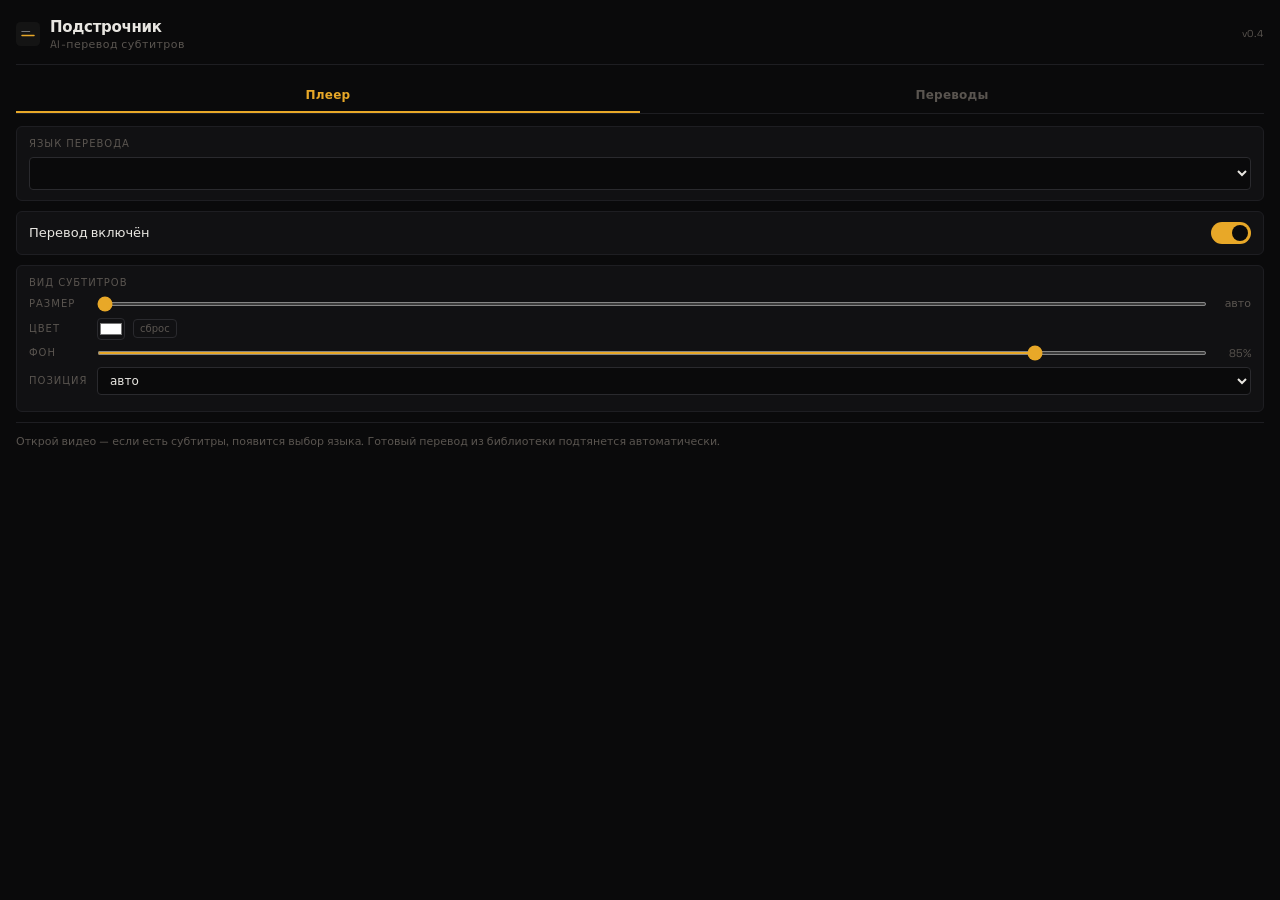
==== extension/popup.html @ f9a950ec "sync: chore: dual repo setup — private ai-subtitler + public podstr" ====
<!DOCTYPE html>
<html lang="ru">
<head>
  <meta charset="UTF-8">
  <link rel="preconnect" href="https://fonts.googleapis.com">
  <link rel="preconnect" href="https://fonts.gstatic.com" crossorigin>
  <link href="https://fonts.googleapis.com/css2?family=Space+Grotesk:wght@400;500;600;700&display=swap" rel="stylesheet">
  <style>
    :root {
      --bg-deep: #0a0a0b;
      --bg-surface: #111113;
      --bg-elevated: #1a1a1e;
      --bg-card: #16161a;
      --amber: #e8a828;
      --amber-hot: #f0c040;
      --amber-dim: #b8841c;
      --amber-glow: rgba(232, 168, 40, 0.15);
      --red: #e05040;
      --blue: #4da6ff;
      --text-primary: #e8e6e1;
      --text-secondary: #9a9590;
      --text-dim: #5a5550;
      --border: #2a2a2e;
      --border-subtle: #1e1e22;
      --font: 'Space Grotesk', system-ui, sans-serif;
      --radius: 4px;
      --radius-lg: 6px;
      --transition: 0.2s cubic-bezier(0.22, 1, 0.36, 1);
    }

    * { margin: 0; padding: 0; box-sizing: border-box; }

    body {
      width: 100%;
      font-family: var(--font);
      background: var(--bg-deep);
      color: var(--text-primary);
      padding: 16px;
      font-size: 13px;
      line-height: 1.4;
    }

    /* ── Header ── */
    .header {
      display: flex; align-items: center; gap: 10px;
      margin-bottom: 14px;
      padding-bottom: 12px;
      border-bottom: 1px solid var(--border-subtle);
      user-select: none;
    }
    .header__logo {
      width: 24px;
      height: 24px;
      cursor: default;
      transition: filter var(--transition);
    }
    .header__logo.flash {
      filter: drop-shadow(0 0 8px var(--amber));
    }
    .header__title {
      font-size: 15px;
      font-weight: 600;
      color: var(--text-primary);
      letter-spacing: -0.02em;
    }
    .header__sub {
      font-size: 11px;
      color: var(--text-dim);
      letter-spacing: 0.04em;
    }
    .header__version {
      margin-left: auto;
      font-size: 10px;
      color: var(--text-dim);
      letter-spacing: 0.06em;
    }

    /* ── Tab bar ── */
    .tab-bar {
      display: flex; gap: 0;
      margin-bottom: 12px;
      border-bottom: 1px solid var(--border-subtle);
    }
    .tab-btn {
      flex: 1; padding: 8px 4px;
      background: none; border: none;
      color: var(--text-dim); font-size: 12px; font-weight: 600;
      cursor: pointer; font-family: var(--font);
      border-bottom: 2px solid transparent;
      transition: color var(--transition);
      letter-spacing: 0.02em;
    }
    .tab-btn:hover { color: var(--text-secondary); }
    .tab-btn.active {
      color: var(--amber);
      border-bottom-color: var(--amber);
    }
    .tab-pane { display: none; }
    .tab-pane.active { display: block; }

    /* ── Dev mode ── */
    body:not(.dev-mode) .dev-only { display: none; }

    body.dev-mode .header__sub::after {
      content: ' / dev';
      color: var(--amber-dim);
    }

    /* ── Sections ── */
    .section {
      padding: 10px 12px;
      background: var(--bg-surface);
      border: 1px solid var(--border-subtle);
      border-radius: var(--radius-lg);
      margin-bottom: 10px;
    }
    .section__label {
      font-size: 10px;
      color: var(--text-dim);
      text-transform: uppercase;
      letter-spacing: 0.1em;
      margin-bottom: 6px;
      font-weight: 500;
    }

    /* ── Toggle row ── */
    .toggle-row {
      display: flex; align-items: center; justify-content: space-between;
      padding: 10px 12px;
      background: var(--bg-surface);
      border: 1px solid var(--border-subtle);
      border-radius: var(--radius-lg);
      margin-bottom: 10px;
    }
    .toggle-row__label { font-size: 13px; font-weight: 500; }

    .switch { position: relative; width: 40px; height: 22px; flex-shrink: 0; }
    .switch input { opacity: 0; width: 0; height: 0; }
    .slider {
      position: absolute; cursor: pointer; inset: 0;
      background: var(--border); border-radius: 22px;
      transition: background var(--transition);
    }
    .slider:before {
      content: ''; position: absolute;
      height: 16px; width: 16px; left: 3px; bottom: 3px;
      background: var(--text-dim); border-radius: 50%;
      transition: transform var(--transition), background var(--transition);
    }
    input:checked + .slider { background: var(--amber); }
    input:checked + .slider:before { transform: translateX(18px); background: var(--bg-deep); }

    /* ── Style controls ── */
    .style-row {
      display: flex; align-items: center; gap: 8px;
      margin-bottom: 6px;
    }
    .style-row .section__label { flex: 0 0 60px; margin-bottom: 0; }
    .style-row input[type="range"] {
      flex: 1; accent-color: var(--amber); height: 4px;
    }
    .style-row .style-value {
      flex: 0 0 36px; text-align: right;
      font-size: 11px; color: var(--text-dim);
    }
    .style-row input[type="color"] {
      width: 28px; height: 22px;
      border: 1px solid var(--border); border-radius: var(--radius);
      background: transparent; cursor: pointer; padding: 0;
    }
    .style-row select {
      flex: 1; padding: 4px 8px;
      border: 1px solid var(--border); border-radius: var(--radius);
      background: var(--bg-deep); color: var(--text-primary);
      font-size: 12px; font-family: var(--font); outline: none;
      transition: border-color var(--transition);
    }
    .style-row select:focus { border-color: var(--amber-dim); }
    .style-row select option { background: var(--bg-deep); }
    .style-reset {
      background: transparent;
      border: 1px solid var(--border); border-radius: var(--radius);
      padding: 2px 6px; cursor: pointer;
      font-size: 10px; color: var(--text-dim); font-family: var(--font);
      transition: color var(--transition), border-color var(--transition);
    }
    .style-reset:hover { color: var(--text-primary); border-color: var(--text-dim); }

    /* ── Drop zone (dev) ── */
    .drop-zone {
      border: 2px dashed var(--border);
      border-radius: var(--radius-lg);
      padding: 16px; text-align: center;
      font-size: 13px; color: var(--text-dim);
      margin-bottom: 10px; cursor: pointer;
      transition: border-color var(--transition), background var(--transition), color var(--transition);
    }
    .drop-zone:hover { border-color: var(--text-dim); color: var(--text-secondary); }
    .drop-zone.dragover {
      border-color: var(--amber);
      background: var(--amber-glow);
      color: var(--amber);
    }
    .drop-zone.loading {
      border-color: var(--blue); color: var(--blue);
      pointer-events: none;
    }
    .drop-zone.success { border-color: var(--amber); color: var(--amber); }
    .drop-zone.error { border-color: var(--red); color: var(--red); }

    /* ── Queue (dev) ── */
    .queue-section {
      padding: 10px 12px;
      background: rgba(232, 168, 40, 0.04);
      border-radius: var(--radius-lg);
      margin-bottom: 10px;
      border: 1px solid rgba(232, 168, 40, 0.1);
    }
    .queue-section .section__label { color: var(--amber-dim); }
    .queue-item {
      display: flex; align-items: center; gap: 8px;
      padding: 6px 0; font-size: 12px;
      border-bottom: 1px solid var(--border-subtle);
    }
    .queue-item:last-child { border-bottom: none; }
    .queue-status {
      font-size: 10px; font-weight: 600; padding: 2px 6px;
      border-radius: 2px; text-transform: uppercase; white-space: nowrap;
      letter-spacing: 0.04em;
    }
    .queue-status.pending { background: rgba(232, 168, 40, 0.15); color: var(--amber); }
    .queue-status.running { background: rgba(77, 166, 255, 0.15); color: var(--blue); }
    .queue-title {
      flex: 1; overflow: hidden; text-overflow: ellipsis;
      white-space: nowrap; color: var(--text-secondary);
    }
    .queue-progress { color: var(--text-dim); font-size: 11px; white-space: nowrap; }

    /* ── Translations list ── */
    .translations-list { list-style: none; }
    .translation-item {
      display: flex; align-items: center; gap: 8px;
      padding: 7px 10px;
      border-radius: var(--radius);
      margin-bottom: 2px;
      font-size: 12px;
      background: transparent;
      transition: background var(--transition);
    }
    .translation-item:hover { background: var(--bg-elevated); }
    .translation-title {
      flex: 1; color: var(--text-secondary);
      overflow: hidden; text-overflow: ellipsis; white-space: nowrap;
    }
    a.translation-link {
      text-decoration: none;
      color: var(--text-secondary);
      transition: color var(--transition);
    }
    a.translation-link:hover { color: var(--amber); }
    .translation-model {
      color: var(--amber); font-size: 10px; font-weight: 500;
      padding: 1px 6px; border-radius: 2px;
      background: var(--amber-glow);
      white-space: nowrap; letter-spacing: 0.02em;
    }
    .translation-date {
      color: var(--text-dim); font-size: 11px; white-space: nowrap;
    }

    .site-link {
      display: block; text-align: center;
      margin-top: 10px; padding: 8px;
      font-size: 12px; font-weight: 500; font-family: var(--font);
      color: var(--amber);
      text-decoration: none;
      border: 1px solid rgba(232, 168, 40, 0.2);
      border-radius: var(--radius-lg);
      transition: background var(--transition), border-color var(--transition);
    }
    .site-link:hover {
      background: var(--amber-glow);
      border-color: rgba(232, 168, 40, 0.35);
    }

    .state-message {
      text-align: center; padding: 20px 10px;
      color: var(--text-dim); font-size: 13px;
    }
    .state-message.error { color: var(--red); }

    /* ── Hint ── */
    .hint {
      font-size: 11px; color: var(--text-dim); line-height: 1.5;
      margin-top: 10px; padding-top: 10px;
      border-top: 1px solid var(--border-subtle);
    }

    /* ── Settings (dev) ── */
    .provider-options { display: flex; flex-direction: column; gap: 4px; }
    .provider-option {
      display: flex; align-items: center; gap: 6px;
      font-size: 13px; cursor: pointer;
    }
    .provider-option input { accent-color: var(--amber); }
    .hint-text { color: var(--text-dim); font-size: 11px; }

    .key-row { display: flex; gap: 4px; }
    .key-input {
      flex: 1; padding: 5px 8px;
      border: 1px solid var(--border); border-radius: var(--radius);
      background: var(--bg-deep); color: var(--text-primary);
      font-size: 12px; font-family: var(--font); outline: none;
      transition: border-color var(--transition);
    }
    .key-input:focus { border-color: var(--amber-dim); }
    .key-toggle {
      background: transparent;
      border: 1px solid var(--border); border-radius: var(--radius);
      padding: 3px 8px; cursor: pointer; font-size: 13px;
      transition: border-color var(--transition);
    }
    .key-toggle:hover { border-color: var(--text-dim); }

    .model-select {
      width: 100%; padding: 5px 8px;
      border: 1px solid var(--border); border-radius: var(--radius);
      background: var(--bg-deep); color: var(--text-primary);
      font-size: 12px; font-family: var(--font); outline: none;
      transition: border-color var(--transition);
    }
    .model-select:focus { border-color: var(--amber-dim); }
    .model-select option { background: var(--bg-deep); }

    .status-row {
      display: flex; align-items: center; gap: 8px;
      padding: 10px; border-radius: var(--radius-lg);
      margin-bottom: 12px; font-size: 13px;
    }
    .status-ok { background: rgba(232, 168, 40, 0.08); color: var(--amber); }
    .status-err { background: rgba(224, 80, 64, 0.08); color: var(--red); }
    .dot { width: 8px; height: 8px; border-radius: 50%; }
    .dot-green { background: var(--amber); }
    .dot-red { background: var(--red); }

    /* ── Target language selector ── */
    .lang-select {
        width: 100%; padding: 6px 10px;
        border: 1px solid var(--border); border-radius: var(--radius);
        background: var(--bg-deep); color: var(--text-primary);
        font-size: 13px; font-family: var(--font); outline: none;
        transition: border-color var(--transition);
    }
    .lang-select:focus { border-color: var(--amber-dim); }
    .lang-select option { background: var(--bg-deep); }
  </style>
</head>
<body>
  <!-- ── Header ── -->
  <div class="header">
    <svg class="header__logo" id="headerLogo" viewBox="0 0 32 32" xmlns="http://www.w3.org/2000/svg"><rect width="32" height="32" rx="6" fill="#141414"/><rect x="7" y="12" width="12" height="1" rx="0.5" fill="#999"/><rect x="7" y="17" width="18" height="2" rx="1" fill="#e8a828"/></svg>
    <div>
      <div class="header__title">Подстрочник</div>
      <div class="header__sub">AI-перевод субтитров</div>
    </div>
    <div class="header__version">v0.4</div>
  </div>

  <!-- ── Tab bar ── -->
  <div class="tab-bar">
    <button class="tab-btn active" data-tab="current">Плеер</button>
    <button class="tab-btn" data-tab="translations">Переводы</button>
    <button class="tab-btn dev-only" data-tab="wishlist">Запросы</button>
    <button class="tab-btn dev-only" data-tab="settings">Настройки</button>
  </div>

  <!-- ═══ Tab 1: Player ═══ -->
  <div class="tab-pane active" id="tab-current">
    <div class="section" id="targetLangSection">
        <div class="section__label">Язык перевода</div>
        <select id="targetLangSelect" class="lang-select"></select>
    </div>

    <div class="toggle-row">
      <span class="toggle-row__label">Перевод включён</span>
      <label class="switch">
        <input type="checkbox" id="toggleEnabled" checked>
        <span class="slider"></span>
      </label>
    </div>

    <div class="section">
      <div class="section__label">Вид субтитров</div>
      <div class="style-row">
        <div class="section__label">Размер</div>
        <input type="range" id="styleFontSize" min="12" max="48" value="12" step="2">
        <span class="style-value" id="styleFontSizeVal">авто</span>
      </div>
      <div class="style-row">
        <div class="section__label">Цвет</div>
        <input type="color" id="styleColor" value="#ffffff">
        <button class="style-reset" id="styleColorReset">сброс</button>
      </div>
      <div class="style-row">
        <div class="section__label">Фон</div>
        <input type="range" id="styleBgOpacity" min="0" max="100" value="85" step="5">
        <span class="style-value" id="styleBgOpacityVal">85%</span>
      </div>
      <div class="style-row">
        <div class="section__label">Позиция</div>
        <select id="stylePosition">
          <option value="">авто</option>
          <option value="bottom">внизу</option>
          <option value="top">вверху</option>
        </select>
      </div>
    </div>

    <div class="hint">
      Открой видео &#8212; если есть субтитры, появится выбор языка. Готовый перевод из библиотеки подтянется автоматически.
    </div>
  </div>

  <!-- ═══ Tab 2: Translations ═══ -->
  <div class="tab-pane" id="tab-translations">
    <div class="drop-zone dev-only" id="dropZone">Перетащи .srt или .vtt файл</div>

    <div class="dev-only">
      <div class="queue-section" id="queueSection" style="display:none">
        <div class="section__label">Очередь переводов</div>
        <div id="queueList"></div>
      </div>
    </div>

    <div id="translationsLoading" class="state-message" style="display:none">Загрузка...</div>
    <div id="translationsEmpty" class="state-message" style="display:none">Переводов пока нет</div>
    <div id="translationsError" class="state-message error" style="display:none"></div>
    <div id="translationsList" class="translations-list"></div>
    <a id="siteLink" class="site-link" href="#" target="_blank">Все переводы на сайте &#8594;</a>
  </div>

  <!-- ═══ Tab 3: Wishlist (dev only) ═══ -->
  <div class="tab-pane" id="tab-wishlist">
    <div id="wishlistLoading" class="state-message" style="display:none">Загрузка...</div>
    <div id="wishlistEmpty" class="state-message" style="display:none">Запросов нет</div>
    <div id="wishlistList" class="translations-list"></div>
  </div>

  <!-- ═══ Tab 4: Settings (dev only — button hidden in viewer mode) ═══ -->
  <div class="tab-pane" id="tab-settings">
    <div class="section">
      <div class="section__label">Провайдер</div>
      <div class="provider-options">
        <label class="provider-option">
          <input type="radio" name="provider" value="openrouter" checked>
          <span>OpenRouter <span class="hint-text">(нужен ключ)</span></span>
        </label>
        <label class="provider-option">
          <input type="radio" name="provider" value="claude-cli">
          <span>Claude CLI <span class="hint-text">(через очередь)</span></span>
        </label>
      </div>

      <div id="apiKeySection">
        <div class="section__label" style="margin-top:8px">API Key</div>
        <div class="key-row">
          <input type="password" id="apiKeyInput" placeholder="sk-or-..." class="key-input">
          <button id="toggleKey" class="key-toggle" title="Показать/скрыть">&#128065;</button>
        </div>
      </div>

      <div class="section__label" style="margin-top:8px">Модель</div>
      <select id="modelSelect" class="model-select"></select>
    </div>

    <div class="status-row" id="serverStatus" style="display:none">
      <div class="dot dot-red"></div>
      <span>Проверяю сервер...</span>
    </div>

    <div class="section">
      <div class="section__label">Общий кеш переводов</div>
      <div class="toggle-row" style="margin-bottom:6px; padding:0; background:none; border:none;">
        <span class="toggle-row__label">Включён</span>
        <label class="switch">
          <input type="checkbox" id="toggleSharedCache" checked>
          <span class="slider"></span>
        </label>
      </div>
      <div id="sharedCacheUrlSection">
        <div class="section__label">URL сервера</div>
        <input type="text" id="sharedCacheUrl" placeholder="https://..." class="key-input" style="width:100%">
        <div class="section__label" style="margin-top:6px">API-ключ</div>
        <input type="password" id="sharedCacheApiKey" placeholder="ключ для записи в кеш" class="key-input" style="width:100%">
      </div>
    </div>
  </div>

  <script src="providers.js"></script>
  <script src="popup.js"></script>
</body>
</html>
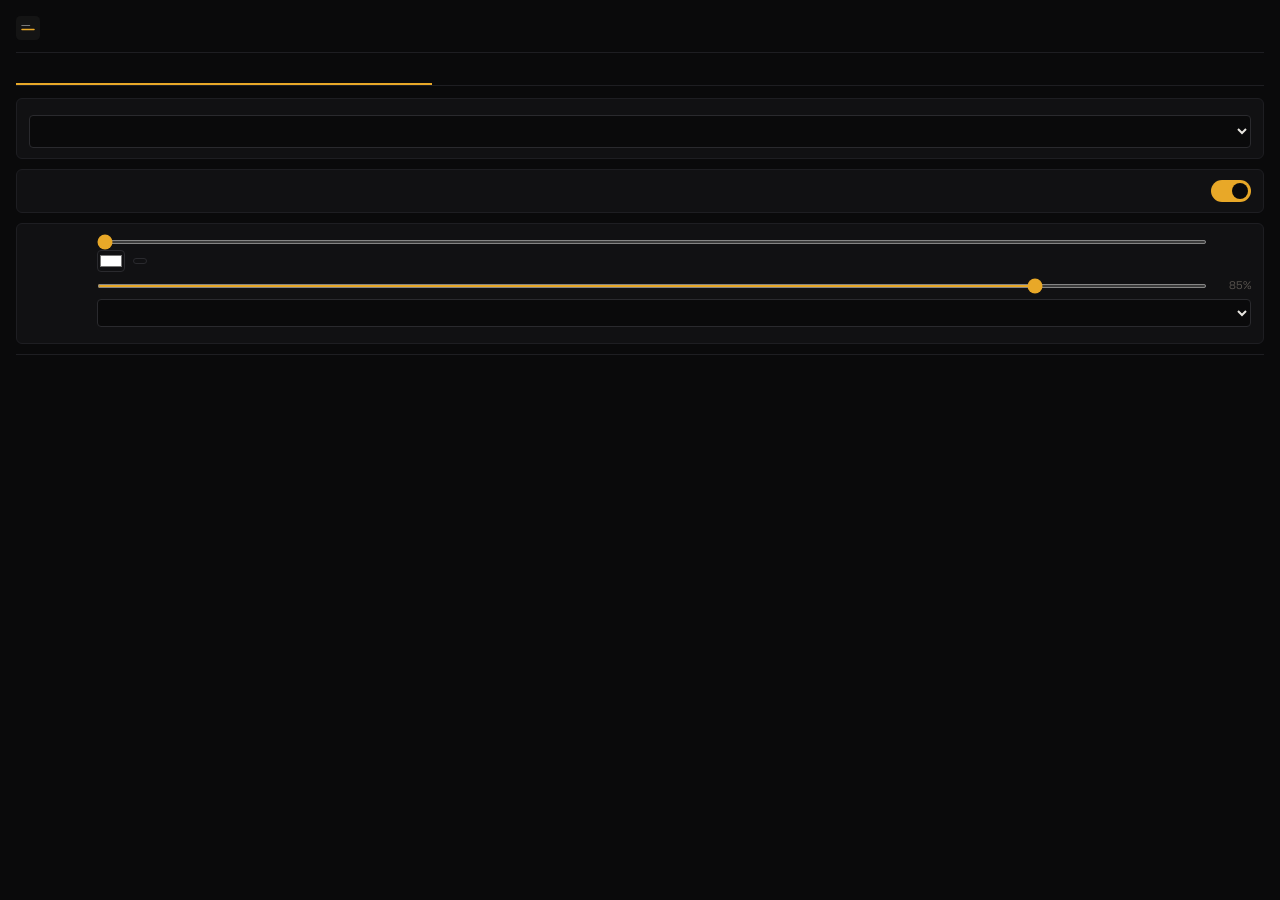
==== commit c8851659: "sync: feat(popup): AS-081 — restructure tabs, polza.ai support, localized names" ====
--- a/extension/popup.html
+++ b/extension/popup.html
@@ -1,5 +1,5 @@
 <!DOCTYPE html>
-<html lang="ru">
+<html>
 <head>
   <meta charset="UTF-8">
   <link rel="preconnect" href="https://fonts.googleapis.com">
@@ -360,29 +360,30 @@
   <div class="header">
     <svg class="header__logo" id="headerLogo" viewBox="0 0 32 32" xmlns="http://www.w3.org/2000/svg"><rect width="32" height="32" rx="6" fill="#141414"/><rect x="7" y="12" width="12" height="1" rx="0.5" fill="#999"/><rect x="7" y="17" width="18" height="2" rx="1" fill="#e8a828"/></svg>
     <div>
-      <div class="header__title">Подстрочник</div>
-      <div class="header__sub">AI-перевод субтитров</div>
-    </div>
-    <div class="header__version">v0.4</div>
+      <div class="header__title" data-i18n="headerTitle"></div>
+      <div class="header__sub" data-i18n="headerSub"></div>
+    </div>
+    <div class="header__version" id="ext-version"></div>
   </div>
 
   <!-- ── Tab bar ── -->
   <div class="tab-bar">
-    <button class="tab-btn active" data-tab="current">Плеер</button>
-    <button class="tab-btn" data-tab="translations">Переводы</button>
-    <button class="tab-btn dev-only" data-tab="wishlist">Запросы</button>
-    <button class="tab-btn dev-only" data-tab="settings">Настройки</button>
+    <button class="tab-btn active" data-tab="current" data-i18n="tabPlayer"></button>
+    <button class="tab-btn" data-tab="api" data-i18n="tabApi"></button>
+    <button class="tab-btn" data-tab="library" data-i18n="tabLibrary"></button>
+    <button class="tab-btn dev-only" data-tab="wishlist" data-i18n="tabWishlist"></button>
+    <button class="tab-btn dev-only" data-tab="settings" data-i18n="tabSettings"></button>
   </div>
 
   <!-- ═══ Tab 1: Player ═══ -->
   <div class="tab-pane active" id="tab-current">
     <div class="section" id="targetLangSection">
-        <div class="section__label">Язык перевода</div>
+        <div class="section__label" data-i18n="labelTargetLang"></div>
         <select id="targetLangSelect" class="lang-select"></select>
     </div>
 
     <div class="toggle-row">
-      <span class="toggle-row__label">Перевод включён</span>
+      <span class="toggle-row__label" data-i18n="labelTranslationEnabled"></span>
       <label class="switch">
         <input type="checkbox" id="toggleEnabled" checked>
         <span class="slider"></span>
@@ -390,108 +391,117 @@
     </div>
 
     <div class="section">
-      <div class="section__label">Вид субтитров</div>
+      <div class="section__label" data-i18n="labelSubtitleStyle"></div>
       <div class="style-row">
-        <div class="section__label">Размер</div>
+        <div class="section__label" data-i18n="labelSize"></div>
         <input type="range" id="styleFontSize" min="12" max="48" value="12" step="2">
-        <span class="style-value" id="styleFontSizeVal">авто</span>
+        <span class="style-value" id="styleFontSizeVal" data-i18n="fontSizeAuto"></span>
       </div>
       <div class="style-row">
-        <div class="section__label">Цвет</div>
+        <div class="section__label" data-i18n="labelColor"></div>
         <input type="color" id="styleColor" value="#ffffff">
-        <button class="style-reset" id="styleColorReset">сброс</button>
+        <button class="style-reset" id="styleColorReset" data-i18n="labelReset"></button>
       </div>
       <div class="style-row">
-        <div class="section__label">Фон</div>
+        <div class="section__label" data-i18n="labelBackground"></div>
         <input type="range" id="styleBgOpacity" min="0" max="100" value="85" step="5">
         <span class="style-value" id="styleBgOpacityVal">85%</span>
       </div>
       <div class="style-row">
-        <div class="section__label">Позиция</div>
+        <div class="section__label" data-i18n="labelPosition"></div>
         <select id="stylePosition">
-          <option value="">авто</option>
-          <option value="bottom">внизу</option>
-          <option value="top">вверху</option>
+          <option value="" data-i18n="labelAuto"></option>
+          <option value="bottom" data-i18n="labelBottom"></option>
+          <option value="top" data-i18n="labelTop"></option>
         </select>
       </div>
     </div>
 
-    <div class="hint">
-      Открой видео &#8212; если есть субтитры, появится выбор языка. Готовый перевод из библиотеки подтянется автоматически.
-    </div>
-  </div>
-
-  <!-- ═══ Tab 2: Translations ═══ -->
-  <div class="tab-pane" id="tab-translations">
-    <div class="drop-zone dev-only" id="dropZone">Перетащи .srt или .vtt файл</div>
+    <div class="hint" data-i18n="hintOpenVideo"></div>
+  </div>
+
+  <!-- ═══ Tab 2: API ═══ -->
+  <div class="tab-pane" id="tab-api">
+    <div class="section" id="apiKeySection">
+      <div class="section__label" data-i18n="labelApiKey"></div>
+      <div class="key-row">
+        <input type="password" id="apiKeyInput" data-i18n-placeholder="placeholderApiKey" class="key-input">
+        <button id="toggleKey" class="key-toggle" data-i18n-title="tooltipToggleKey">&#128065;</button>
+      </div>
+    </div>
+
+    <div class="section">
+      <div class="section__label" data-i18n="labelModel"></div>
+      <input id="modelInput" class="key-input" list="modelHints" data-i18n-placeholder="placeholderModel" autocomplete="off" style="width:100%">
+      <datalist id="modelHints"></datalist>
+      <select id="modelSelect" class="model-select" style="display:none"></select>
+    </div>
+
+    <a class="site-link" href="https://openrouter.ai/keys" target="_blank" data-i18n="apiGetKey"></a>
+    <a class="site-link" id="apiAltLink" href="https://polza.ai?referral=dxELJYpePd" target="_blank" style="display:none"></a>
+
+    <div class="hint" data-i18n="apiCostHint"></div>
+  </div>
+
+  <!-- ═══ Tab 3: Library ═══ -->
+  <div class="tab-pane" id="tab-library">
+    <div class="drop-zone dev-only" id="dropZone" data-i18n="dropZoneDefault"></div>
 
     <div class="dev-only">
       <div class="queue-section" id="queueSection" style="display:none">
-        <div class="section__label">Очередь переводов</div>
+        <div class="section__label" data-i18n="labelQueue"></div>
         <div id="queueList"></div>
       </div>
     </div>
 
-    <div id="translationsLoading" class="state-message" style="display:none">Загрузка...</div>
-    <div id="translationsEmpty" class="state-message" style="display:none">Переводов пока нет</div>
+    <div id="translationsLoading" class="state-message" style="display:none" data-i18n="stateLoading"></div>
+    <div id="translationsEmpty" class="state-message" style="display:none" data-i18n="stateNoTranslations"></div>
     <div id="translationsError" class="state-message error" style="display:none"></div>
     <div id="translationsList" class="translations-list"></div>
-    <a id="siteLink" class="site-link" href="#" target="_blank">Все переводы на сайте &#8594;</a>
-  </div>
-
-  <!-- ═══ Tab 3: Wishlist (dev only) ═══ -->
+    <a id="siteLink" class="site-link" href="#" target="_blank" data-i18n="siteLinkAll"></a>
+  </div>
+
+  <!-- ═══ Tab 4: Wishlist (dev only) ═══ -->
   <div class="tab-pane" id="tab-wishlist">
-    <div id="wishlistLoading" class="state-message" style="display:none">Загрузка...</div>
-    <div id="wishlistEmpty" class="state-message" style="display:none">Запросов нет</div>
+    <div id="wishlistLoading" class="state-message" style="display:none" data-i18n="stateLoading"></div>
+    <div id="wishlistEmpty" class="state-message" style="display:none" data-i18n="stateNoRequests"></div>
     <div id="wishlistList" class="translations-list"></div>
   </div>
 
-  <!-- ═══ Tab 4: Settings (dev only — button hidden in viewer mode) ═══ -->
+  <!-- ═══ Tab 5: Settings (dev only) ═══ -->
   <div class="tab-pane" id="tab-settings">
     <div class="section">
-      <div class="section__label">Провайдер</div>
+      <div class="section__label" data-i18n="labelProvider"></div>
       <div class="provider-options">
         <label class="provider-option">
           <input type="radio" name="provider" value="openrouter" checked>
-          <span>OpenRouter <span class="hint-text">(нужен ключ)</span></span>
+          <span>OpenRouter <span class="hint-text" data-i18n="providerOpenRouterHint"></span></span>
         </label>
         <label class="provider-option">
           <input type="radio" name="provider" value="claude-cli">
-          <span>Claude CLI <span class="hint-text">(через очередь)</span></span>
+          <span>Claude CLI <span class="hint-text" data-i18n="providerClaudeCliHint"></span></span>
         </label>
       </div>
 
-      <div id="apiKeySection">
-        <div class="section__label" style="margin-top:8px">API Key</div>
-        <div class="key-row">
-          <input type="password" id="apiKeyInput" placeholder="sk-or-..." class="key-input">
-          <button id="toggleKey" class="key-toggle" title="Показать/скрыть">&#128065;</button>
-        </div>
-      </div>
-
-      <div class="section__label" style="margin-top:8px">Модель</div>
-      <select id="modelSelect" class="model-select"></select>
     </div>
 
     <div class="status-row" id="serverStatus" style="display:none">
       <div class="dot dot-red"></div>
-      <span>Проверяю сервер...</span>
+      <span data-i18n="statusCheckingServer"></span>
     </div>
 
     <div class="section">
-      <div class="section__label">Общий кеш переводов</div>
+      <div class="section__label" data-i18n="labelSharedCache"></div>
       <div class="toggle-row" style="margin-bottom:6px; padding:0; background:none; border:none;">
-        <span class="toggle-row__label">Включён</span>
+        <span class="toggle-row__label" data-i18n="labelEnabled"></span>
         <label class="switch">
           <input type="checkbox" id="toggleSharedCache" checked>
           <span class="slider"></span>
         </label>
       </div>
       <div id="sharedCacheUrlSection">
-        <div class="section__label">URL сервера</div>
-        <input type="text" id="sharedCacheUrl" placeholder="https://..." class="key-input" style="width:100%">
-        <div class="section__label" style="margin-top:6px">API-ключ</div>
-        <input type="password" id="sharedCacheApiKey" placeholder="ключ для записи в кеш" class="key-input" style="width:100%">
+        <div class="section__label" data-i18n="labelSharedCacheApiKey"></div>
+        <input type="password" id="sharedCacheApiKey" data-i18n-placeholder="placeholderCacheKey" class="key-input" style="width:100%">
       </div>
     </div>
   </div>
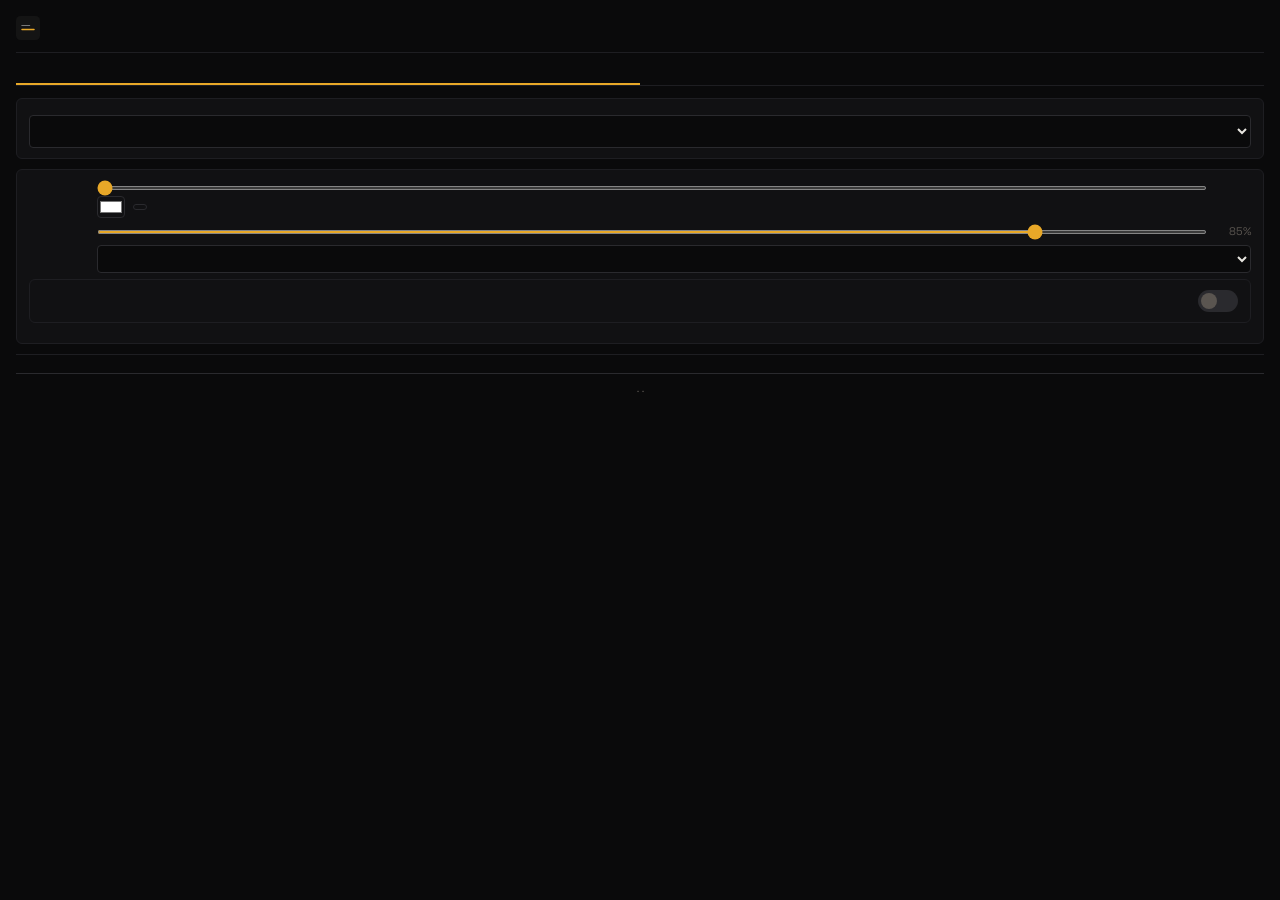
==== commit ae211b7e: "Подстрочник (podstr.cc) — AI subtitle translation browser extension Chrome extension that translates" ====
--- a/extension/popup.html
+++ b/extension/popup.html
@@ -2,10 +2,23 @@
 <html>
 <head>
   <meta charset="UTF-8">
-  <link rel="preconnect" href="https://fonts.googleapis.com">
-  <link rel="preconnect" href="https://fonts.gstatic.com" crossorigin>
-  <link href="https://fonts.googleapis.com/css2?family=Space+Grotesk:wght@400;500;600;700&display=swap" rel="stylesheet">
   <style>
+    @font-face {
+      font-family: 'Space Grotesk';
+      src: url('fonts/SpaceGrotesk-LatinExt.woff2') format('woff2');
+      font-weight: 400 700;
+      font-style: normal;
+      font-display: swap;
+      unicode-range: U+0100-02BA, U+02BD-02C5, U+02C7-02CC, U+02CE-02D7, U+02DD-02FF, U+0304, U+0308, U+0329, U+1D00-1DBF, U+1E00-1E9F, U+1EF2-1EFF, U+2020, U+20A0-20AB, U+20AD-20C0, U+2113, U+2C60-2C7F, U+A720-A7FF;
+    }
+    @font-face {
+      font-family: 'Space Grotesk';
+      src: url('fonts/SpaceGrotesk-Latin.woff2') format('woff2');
+      font-weight: 400 700;
+      font-style: normal;
+      font-display: swap;
+      unicode-range: U+0000-00FF, U+0131, U+0152-0153, U+02BB-02BC, U+02C6, U+02DA, U+02DC, U+0304, U+0308, U+0329, U+2000-206F, U+20AC, U+2122, U+2191, U+2193, U+2212, U+2215, U+FEFF, U+FFFD;
+    }
     :root {
       --bg-deep: #0a0a0b;
       --bg-surface: #111113;
@@ -208,66 +221,7 @@
     .drop-zone.success { border-color: var(--amber); color: var(--amber); }
     .drop-zone.error { border-color: var(--red); color: var(--red); }
 
-    /* ── Queue (dev) ── */
-    .queue-section {
-      padding: 10px 12px;
-      background: rgba(232, 168, 40, 0.04);
-      border-radius: var(--radius-lg);
-      margin-bottom: 10px;
-      border: 1px solid rgba(232, 168, 40, 0.1);
-    }
-    .queue-section .section__label { color: var(--amber-dim); }
-    .queue-item {
-      display: flex; align-items: center; gap: 8px;
-      padding: 6px 0; font-size: 12px;
-      border-bottom: 1px solid var(--border-subtle);
-    }
-    .queue-item:last-child { border-bottom: none; }
-    .queue-status {
-      font-size: 10px; font-weight: 600; padding: 2px 6px;
-      border-radius: 2px; text-transform: uppercase; white-space: nowrap;
-      letter-spacing: 0.04em;
-    }
-    .queue-status.pending { background: rgba(232, 168, 40, 0.15); color: var(--amber); }
-    .queue-status.running { background: rgba(77, 166, 255, 0.15); color: var(--blue); }
-    .queue-title {
-      flex: 1; overflow: hidden; text-overflow: ellipsis;
-      white-space: nowrap; color: var(--text-secondary);
-    }
-    .queue-progress { color: var(--text-dim); font-size: 11px; white-space: nowrap; }
-
-    /* ── Translations list ── */
-    .translations-list { list-style: none; }
-    .translation-item {
-      display: flex; align-items: center; gap: 8px;
-      padding: 7px 10px;
-      border-radius: var(--radius);
-      margin-bottom: 2px;
-      font-size: 12px;
-      background: transparent;
-      transition: background var(--transition);
-    }
-    .translation-item:hover { background: var(--bg-elevated); }
-    .translation-title {
-      flex: 1; color: var(--text-secondary);
-      overflow: hidden; text-overflow: ellipsis; white-space: nowrap;
-    }
-    a.translation-link {
-      text-decoration: none;
-      color: var(--text-secondary);
-      transition: color var(--transition);
-    }
-    a.translation-link:hover { color: var(--amber); }
-    .translation-model {
-      color: var(--amber); font-size: 10px; font-weight: 500;
-      padding: 1px 6px; border-radius: 2px;
-      background: var(--amber-glow);
-      white-space: nowrap; letter-spacing: 0.02em;
-    }
-    .translation-date {
-      color: var(--text-dim); font-size: 11px; white-space: nowrap;
-    }
-
+    /* ── Site link ── */
     .site-link {
       display: block; text-align: center;
       margin-top: 10px; padding: 8px;
@@ -283,11 +237,33 @@
       border-color: rgba(232, 168, 40, 0.35);
     }
 
-    .state-message {
-      text-align: center; padding: 20px 10px;
-      color: var(--text-dim); font-size: 13px;
-    }
-    .state-message.error { color: var(--red); }
+    /* ── Queue (dev) ── */
+    .queue-section {
+      padding: 10px 12px;
+      background: rgba(232, 168, 40, 0.04);
+      border-radius: var(--radius-lg);
+      margin-bottom: 10px;
+      border: 1px solid rgba(232, 168, 40, 0.1);
+    }
+    .queue-section .section__label { color: var(--amber-dim); }
+    .queue-item {
+      display: flex; align-items: center; gap: 8px;
+      padding: 6px 0; font-size: 12px;
+      border-bottom: 1px solid var(--border-subtle);
+    }
+    .queue-item:last-child { border-bottom: none; }
+    .queue-status {
+      font-size: 10px; font-weight: 600; padding: 2px 6px;
+      border-radius: 2px; text-transform: uppercase; white-space: nowrap;
+      letter-spacing: 0.04em;
+    }
+    .queue-status.pending { background: rgba(232, 168, 40, 0.15); color: var(--amber); }
+    .queue-status.running { background: rgba(77, 166, 255, 0.15); color: var(--blue); }
+    .queue-title {
+      flex: 1; overflow: hidden; text-overflow: ellipsis;
+      white-space: nowrap; color: var(--text-secondary);
+    }
+    .queue-progress { color: var(--text-dim); font-size: 11px; white-space: nowrap; }
 
     /* ── Hint ── */
     .hint {
@@ -321,6 +297,9 @@
       transition: border-color var(--transition);
     }
     .key-toggle:hover { border-color: var(--text-dim); }
+    .key-warning { font-size: 11px; color: #e8a828; margin-top: 4px; }
+    .label-link { color: var(--amber); text-decoration: none; }
+    .label-link:hover { text-decoration: underline; }
 
     .model-select {
       width: 100%; padding: 5px 8px;
@@ -332,16 +311,6 @@
     .model-select:focus { border-color: var(--amber-dim); }
     .model-select option { background: var(--bg-deep); }
 
-    .status-row {
-      display: flex; align-items: center; gap: 8px;
-      padding: 10px; border-radius: var(--radius-lg);
-      margin-bottom: 12px; font-size: 13px;
-    }
-    .status-ok { background: rgba(232, 168, 40, 0.08); color: var(--amber); }
-    .status-err { background: rgba(224, 80, 64, 0.08); color: var(--red); }
-    .dot { width: 8px; height: 8px; border-radius: 50%; }
-    .dot-green { background: var(--amber); }
-    .dot-red { background: var(--red); }
 
     /* ── Target language selector ── */
     .lang-select {
@@ -353,6 +322,10 @@
     }
     .lang-select:focus { border-color: var(--amber-dim); }
     .lang-select option { background: var(--bg-deep); }
+    .popup-footer { padding: 10px 16px; text-align: center; font-size: 11px; color: #666; border-top: 1px solid var(--border); margin-top: 8px; }
+    .popup-footer a { color: #888; text-decoration: none; }
+    .popup-footer a:hover { color: var(--amber); }
+
   </style>
 </head>
 <body>
@@ -368,26 +341,72 @@
 
   <!-- ── Tab bar ── -->
   <div class="tab-bar">
-    <button class="tab-btn active" data-tab="current" data-i18n="tabPlayer"></button>
-    <button class="tab-btn" data-tab="api" data-i18n="tabApi"></button>
-    <button class="tab-btn" data-tab="library" data-i18n="tabLibrary"></button>
-    <button class="tab-btn dev-only" data-tab="wishlist" data-i18n="tabWishlist"></button>
-    <button class="tab-btn dev-only" data-tab="settings" data-i18n="tabSettings"></button>
+    <button class="tab-btn active" data-tab="subtitles" data-i18n="tabSubtitles"></button>
+    <button class="tab-btn" data-tab="api" data-i18n="tabApi" id="tabBtnApi"></button>
+    <button class="tab-btn dev-only" data-tab="dev" data-i18n="tabDev"></button>
   </div>
 
-  <!-- ═══ Tab 1: Player ═══ -->
-  <div class="tab-pane active" id="tab-current">
+  <!-- ═══ Tab 1: Subtitles ═══ -->
+  <div class="tab-pane active" id="tab-subtitles">
+    <!-- Account block (placeholder — real auth in separate phase) -->
+    <div id="accountBlock" class="section" style="margin-bottom: 8px; display: none;">
+      <div id="accountNotLoggedIn">
+        <div style="font-size: 12px; color: var(--text-dim); margin-bottom: 6px;" data-i18n="accountSignInHint"></div>
+        <div style="display: flex; gap: 6px; align-items: center;">
+          <input type="email" id="accountEmail" placeholder="your@email.com" data-i18n-placeholder="accountEmailPlaceholder"
+            style="flex: 1; background: var(--bg-deep); border: 1px solid var(--border); color: var(--text-primary); padding: 5px 8px; border-radius: var(--radius); font-size: 12px; font-family: var(--font);">
+          <button id="accountSignIn" class="site-link" style="margin: 0; padding: 5px 12px; font-size: 12px; white-space: nowrap;" data-i18n="accountSignIn"></button>
+        </div>
+        <div style="font-size: 11px; color: var(--text-dim); margin-top: 6px;">
+          <span data-i18n="accountOrApiKey"></span> <a href="#" id="accountGoToApi" style="color: var(--amber);" data-i18n="tabApi"></a>
+        </div>
+      </div>
+      <div id="accountMagicLinkSent" style="display: none;">
+        <div style="font-size: 12px; color: var(--text-dim);" data-i18n="accountCheckEmail"></div>
+        <div style="font-size: 11px; color: var(--text-dim); margin-top: 6px;">
+          <a href="#" id="accountResend" style="color: var(--amber); display: none;" data-i18n="accountResend"></a>
+          <span id="accountResendTimer" style="color: var(--text-dim);"></span>
+        </div>
+      </div>
+      <div id="accountLoggedIn" style="display: none;">
+        <div style="display: flex; align-items: center; gap: 6px;">
+          <span id="accountEmailDisplay" style="font-size: 12px; color: var(--text-primary); overflow: hidden; text-overflow: ellipsis; white-space: nowrap; flex: 1; min-width: 0;"></span>
+          <a href="#" id="accountLogout" title="" data-i18n-title="accountLogout" style="color: var(--text-dim); font-size: 13px; text-decoration: none; flex-shrink: 0; line-height: 1; opacity: 0.6;">&#x2715;</a>
+        </div>
+        <div style="display: flex; justify-content: space-between; align-items: center; font-size: 11px; margin-top: 2px;">
+          <span id="accountPlanBadge" style="color: var(--amber);"></span>
+          <a href="#" id="accountAction" target="_blank" style="color: var(--amber); font-size: 11px;"></a>
+        </div>
+        <div id="accountQuotaBar" style="margin: 6px 0 2px; background: var(--border); height: 4px; border-radius: 2px;">
+          <div id="accountQuotaFill" style="width: 0%; background: var(--amber); height: 100%; border-radius: 2px;"></div>
+        </div>
+        <div id="accountQuotaText" style="font-size: 11px; color: var(--text-dim);"></div>
+        <div id="accountQuotaExhausted" style="display: none; font-size: 11px; color: var(--red); margin-top: 4px;"></div>
+        <div id="accountQuotaResets" style="display: none; font-size: 10px; color: var(--text-dim); margin-top: 2px;"></div>
+        <div id="accountUseOwnKey" style="display: none; font-size: 11px; margin-top: 4px;">
+          <a href="#" id="accountUseOwnKeyLink" style="color: var(--amber);" data-i18n="accountUseOwnKey"></a>
+        </div>
+      </div>
+      <div id="accountByok" style="display: none;">
+        <div style="font-size: 12px; color: var(--text-dim);" data-i18n="accountUsingOwnKey"></div>
+        <div style="font-size: 11px; color: var(--text-dim); margin-top: 4px;">
+          <a href="#" id="accountByokSignIn" style="color: var(--amber);" data-i18n="accountSignInForFree"></a>
+        </div>
+      </div>
+    </div>
+
+    <!-- Per-site toggle -->
+    <div id="siteToggleRow" class="toggle-row" style="display:none">
+      <span id="siteToggleLabel" class="toggle-row__label" style="overflow:hidden; text-overflow:ellipsis; white-space:nowrap"></span>
+      <label class="switch">
+        <input type="checkbox" id="siteToggle">
+        <span class="slider"></span>
+      </label>
+    </div>
+
     <div class="section" id="targetLangSection">
         <div class="section__label" data-i18n="labelTargetLang"></div>
         <select id="targetLangSelect" class="lang-select"></select>
-    </div>
-
-    <div class="toggle-row">
-      <span class="toggle-row__label" data-i18n="labelTranslationEnabled"></span>
-      <label class="switch">
-        <input type="checkbox" id="toggleEnabled" checked>
-        <span class="slider"></span>
-      </label>
     </div>
 
     <div class="section">
@@ -415,6 +434,10 @@
           <option value="top" data-i18n="labelTop"></option>
         </select>
       </div>
+      <div class="toggle-row" style="margin-top: 6px;">
+        <span class="section__label" data-i18n="labelHideSDH"></span>
+        <label class="switch"><input type="checkbox" id="toggleHideSDH"><span class="slider"></span></label>
+      </div>
     </div>
 
     <div class="hint" data-i18n="hintOpenVideo"></div>
@@ -422,88 +445,64 @@
 
   <!-- ═══ Tab 2: API ═══ -->
   <div class="tab-pane" id="tab-api">
+    <!-- apiHintBanner hidden until managed mode (Free/Pro) is ready -->
+    <div id="apiHintBanner" style="font-size: 11px; color: var(--text-dim); line-height: 1.4; margin-bottom: 10px; display: none;"></div>
+
     <div class="section" id="apiKeySection">
-      <div class="section__label" data-i18n="labelApiKey"></div>
+      <div class="section__label" id="apiKeyLabel"></div>
       <div class="key-row">
         <input type="password" id="apiKeyInput" data-i18n-placeholder="placeholderApiKey" class="key-input">
         <button id="toggleKey" class="key-toggle" data-i18n-title="tooltipToggleKey">&#128065;</button>
       </div>
+      <div id="apiKeyWarning" class="key-warning" style="display:none"></div>
     </div>
 
     <div class="section">
       <div class="section__label" data-i18n="labelModel"></div>
-      <input id="modelInput" class="key-input" list="modelHints" data-i18n-placeholder="placeholderModel" autocomplete="off" style="width:100%">
-      <datalist id="modelHints"></datalist>
-      <select id="modelSelect" class="model-select" style="display:none"></select>
-    </div>
-
-    <a class="site-link" href="https://openrouter.ai/keys" target="_blank" data-i18n="apiGetKey"></a>
-    <a class="site-link" id="apiAltLink" href="https://polza.ai?referral=dxELJYpePd" target="_blank" style="display:none"></a>
-
-    <div class="hint" data-i18n="apiCostHint"></div>
+      <input type="text" id="modelInput" data-i18n-placeholder="placeholderModel"
+        style="width: 100%; padding: 5px 8px; background: var(--bg-deep); color: var(--text-primary); border: 1px solid var(--border); border-radius: var(--radius); font-size: 12px; font-family: var(--font); box-sizing: border-box;">
+      <div style="margin-top: 4px;">
+        <a href="https://podstr.cc/en/models/" target="_blank" id="modelHelpLink" style="color: var(--amber); font-size: 11px; text-decoration: none;" data-i18n="modelHelpLink"></a>
+      </div>
+    </div>
+
+    <div style="font-size: 11px; color: var(--text-dim); margin-top: 8px; line-height: 1.4; padding: 6px 8px; background: rgba(255,180,0,0.08); border-radius: var(--radius);">
+      <span data-i18n="apiPaymentHint"></span>
+      <a href="https://podstr.cc/en/models/" target="_blank" id="apiSetupGuideLink" style="color: var(--amber); text-decoration: none; white-space: nowrap;" data-i18n="apiSetupGuide"></a>
+    </div>
   </div>
 
-  <!-- ═══ Tab 3: Library ═══ -->
-  <div class="tab-pane" id="tab-library">
-    <div class="drop-zone dev-only" id="dropZone" data-i18n="dropZoneDefault"></div>
-
-    <div class="dev-only">
-      <div class="queue-section" id="queueSection" style="display:none">
-        <div class="section__label" data-i18n="labelQueue"></div>
-        <div id="queueList"></div>
-      </div>
-    </div>
-
-    <div id="translationsLoading" class="state-message" style="display:none" data-i18n="stateLoading"></div>
-    <div id="translationsEmpty" class="state-message" style="display:none" data-i18n="stateNoTranslations"></div>
-    <div id="translationsError" class="state-message error" style="display:none"></div>
-    <div id="translationsList" class="translations-list"></div>
-    <a id="siteLink" class="site-link" href="#" target="_blank" data-i18n="siteLinkAll"></a>
-  </div>
-
-  <!-- ═══ Tab 4: Wishlist (dev only) ═══ -->
-  <div class="tab-pane" id="tab-wishlist">
-    <div id="wishlistLoading" class="state-message" style="display:none" data-i18n="stateLoading"></div>
-    <div id="wishlistEmpty" class="state-message" style="display:none" data-i18n="stateNoRequests"></div>
-    <div id="wishlistList" class="translations-list"></div>
-  </div>
-
-  <!-- ═══ Tab 5: Settings (dev only) ═══ -->
-  <div class="tab-pane" id="tab-settings">
+  <!-- ═══ Tab 3: Dev (dev only) ═══ -->
+  <div class="tab-pane" id="tab-dev">
+    <div class="drop-zone" id="dropZone" data-i18n="dropZoneDefault"></div>
+
+    <div class="queue-section" id="queueSection" style="display:none">
+      <div class="section__label" data-i18n="labelQueue"></div>
+      <div id="queueList"></div>
+    </div>
     <div class="section">
       <div class="section__label" data-i18n="labelProvider"></div>
       <div class="provider-options">
         <label class="provider-option">
           <input type="radio" name="provider" value="openrouter" checked>
-          <span>OpenRouter <span class="hint-text" data-i18n="providerOpenRouterHint"></span></span>
+          <span data-i18n="providerApiKey"></span>
         </label>
         <label class="provider-option">
           <input type="radio" name="provider" value="claude-cli">
           <span>Claude CLI <span class="hint-text" data-i18n="providerClaudeCliHint"></span></span>
         </label>
       </div>
-
-    </div>
-
-    <div class="status-row" id="serverStatus" style="display:none">
-      <div class="dot dot-red"></div>
-      <span data-i18n="statusCheckingServer"></span>
-    </div>
-
-    <div class="section">
-      <div class="section__label" data-i18n="labelSharedCache"></div>
-      <div class="toggle-row" style="margin-bottom:6px; padding:0; background:none; border:none;">
-        <span class="toggle-row__label" data-i18n="labelEnabled"></span>
-        <label class="switch">
-          <input type="checkbox" id="toggleSharedCache" checked>
-          <span class="slider"></span>
-        </label>
-      </div>
-      <div id="sharedCacheUrlSection">
-        <div class="section__label" data-i18n="labelSharedCacheApiKey"></div>
-        <input type="password" id="sharedCacheApiKey" data-i18n-placeholder="placeholderCacheKey" class="key-input" style="width:100%">
-      </div>
-    </div>
+    </div>
+
+  </div>
+
+  <!-- ── Footer ── -->
+  <div class="popup-footer">
+    <a href="https://podstr.cc/en/welcome/" target="_blank" id="footerHelp" data-i18n="footerHelp"></a>
+    <span style="color: var(--text-dim);"> · </span>
+    <a href="https://podstr.cc/en/terms/" target="_blank" data-i18n="footerTerms"></a>
+    <span style="color: var(--text-dim);"> · </span>
+    <a href="https://podstr.cc/en/privacy/" target="_blank" data-i18n="footerPrivacy"></a>
   </div>
 
   <script src="providers.js"></script>
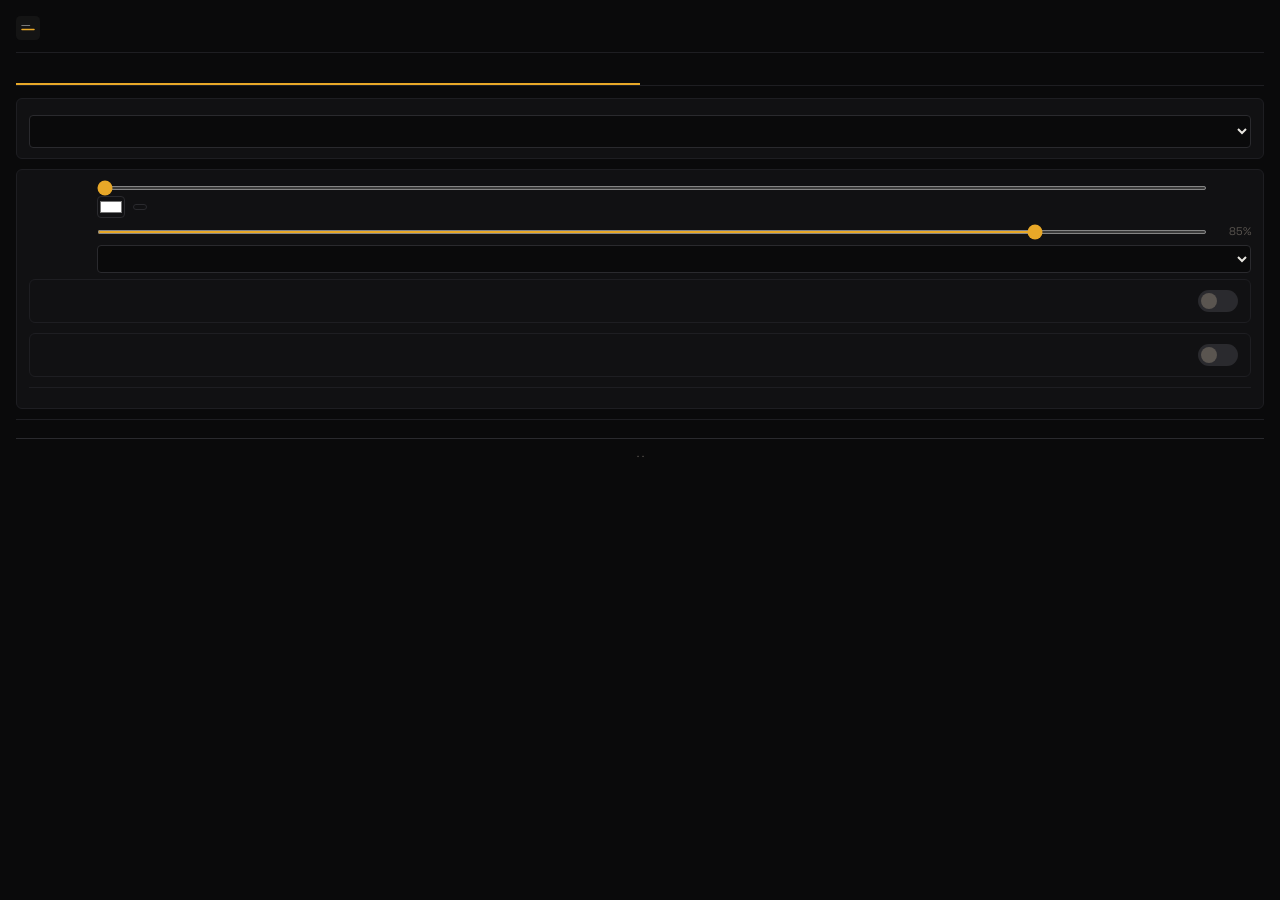
==== commit d3c76919: "sync: release: 0.9.0 — автосубтитры YouTube с улучшением, без общего кеша, починки сайтов" ====
--- a/extension/popup.html
+++ b/extension/popup.html
@@ -112,7 +112,6 @@
     .tab-pane.active { display: block; }
 
     /* ── Dev mode ── */
-    body:not(.dev-mode) .dev-only { display: none; }
 
     body.dev-mode .header__sub::after {
       content: ' / dev';
@@ -198,28 +197,6 @@
       transition: color var(--transition), border-color var(--transition);
     }
     .style-reset:hover { color: var(--text-primary); border-color: var(--text-dim); }
-
-    /* ── Drop zone (dev) ── */
-    .drop-zone {
-      border: 2px dashed var(--border);
-      border-radius: var(--radius-lg);
-      padding: 16px; text-align: center;
-      font-size: 13px; color: var(--text-dim);
-      margin-bottom: 10px; cursor: pointer;
-      transition: border-color var(--transition), background var(--transition), color var(--transition);
-    }
-    .drop-zone:hover { border-color: var(--text-dim); color: var(--text-secondary); }
-    .drop-zone.dragover {
-      border-color: var(--amber);
-      background: var(--amber-glow);
-      color: var(--amber);
-    }
-    .drop-zone.loading {
-      border-color: var(--blue); color: var(--blue);
-      pointer-events: none;
-    }
-    .drop-zone.success { border-color: var(--amber); color: var(--amber); }
-    .drop-zone.error { border-color: var(--red); color: var(--red); }
 
     /* ── Site link ── */
     .site-link {
@@ -237,49 +214,12 @@
       border-color: rgba(232, 168, 40, 0.35);
     }
 
-    /* ── Queue (dev) ── */
-    .queue-section {
-      padding: 10px 12px;
-      background: rgba(232, 168, 40, 0.04);
-      border-radius: var(--radius-lg);
-      margin-bottom: 10px;
-      border: 1px solid rgba(232, 168, 40, 0.1);
-    }
-    .queue-section .section__label { color: var(--amber-dim); }
-    .queue-item {
-      display: flex; align-items: center; gap: 8px;
-      padding: 6px 0; font-size: 12px;
-      border-bottom: 1px solid var(--border-subtle);
-    }
-    .queue-item:last-child { border-bottom: none; }
-    .queue-status {
-      font-size: 10px; font-weight: 600; padding: 2px 6px;
-      border-radius: 2px; text-transform: uppercase; white-space: nowrap;
-      letter-spacing: 0.04em;
-    }
-    .queue-status.pending { background: rgba(232, 168, 40, 0.15); color: var(--amber); }
-    .queue-status.running { background: rgba(77, 166, 255, 0.15); color: var(--blue); }
-    .queue-title {
-      flex: 1; overflow: hidden; text-overflow: ellipsis;
-      white-space: nowrap; color: var(--text-secondary);
-    }
-    .queue-progress { color: var(--text-dim); font-size: 11px; white-space: nowrap; }
-
     /* ── Hint ── */
     .hint {
       font-size: 11px; color: var(--text-dim); line-height: 1.5;
       margin-top: 10px; padding-top: 10px;
       border-top: 1px solid var(--border-subtle);
     }
-
-    /* ── Settings (dev) ── */
-    .provider-options { display: flex; flex-direction: column; gap: 4px; }
-    .provider-option {
-      display: flex; align-items: center; gap: 6px;
-      font-size: 13px; cursor: pointer;
-    }
-    .provider-option input { accent-color: var(--amber); }
-    .hint-text { color: var(--text-dim); font-size: 11px; }
 
     .key-row { display: flex; gap: 4px; }
     .key-input {
@@ -343,7 +283,6 @@
   <div class="tab-bar">
     <button class="tab-btn active" data-tab="subtitles" data-i18n="tabSubtitles"></button>
     <button class="tab-btn" data-tab="api" data-i18n="tabApi" id="tabBtnApi"></button>
-    <button class="tab-btn dev-only" data-tab="dev" data-i18n="tabDev"></button>
   </div>
 
   <!-- ═══ Tab 1: Subtitles ═══ -->
@@ -438,6 +377,11 @@
         <span class="section__label" data-i18n="labelHideSDH"></span>
         <label class="switch"><input type="checkbox" id="toggleHideSDH"><span class="slider"></span></label>
       </div>
+      <div class="toggle-row" style="margin-top: 6px;">
+        <span class="section__label" data-i18n="settingShowSameLangAsr"></span>
+        <label class="switch"><input type="checkbox" id="toggleShowSameLangAsr"><span class="slider"></span></label>
+      </div>
+      <div class="hint" data-i18n="settingShowSameLangAsrHint"></div>
     </div>
 
     <div class="hint" data-i18n="hintOpenVideo"></div>
@@ -470,30 +414,6 @@
       <span data-i18n="apiPaymentHint"></span>
       <a href="https://podstr.cc/en/models/" target="_blank" id="apiSetupGuideLink" style="color: var(--amber); text-decoration: none; white-space: nowrap;" data-i18n="apiSetupGuide"></a>
     </div>
-  </div>
-
-  <!-- ═══ Tab 3: Dev (dev only) ═══ -->
-  <div class="tab-pane" id="tab-dev">
-    <div class="drop-zone" id="dropZone" data-i18n="dropZoneDefault"></div>
-
-    <div class="queue-section" id="queueSection" style="display:none">
-      <div class="section__label" data-i18n="labelQueue"></div>
-      <div id="queueList"></div>
-    </div>
-    <div class="section">
-      <div class="section__label" data-i18n="labelProvider"></div>
-      <div class="provider-options">
-        <label class="provider-option">
-          <input type="radio" name="provider" value="openrouter" checked>
-          <span data-i18n="providerApiKey"></span>
-        </label>
-        <label class="provider-option">
-          <input type="radio" name="provider" value="claude-cli">
-          <span>Claude CLI <span class="hint-text" data-i18n="providerClaudeCliHint"></span></span>
-        </label>
-      </div>
-    </div>
-
   </div>
 
   <!-- ── Footer ── -->
